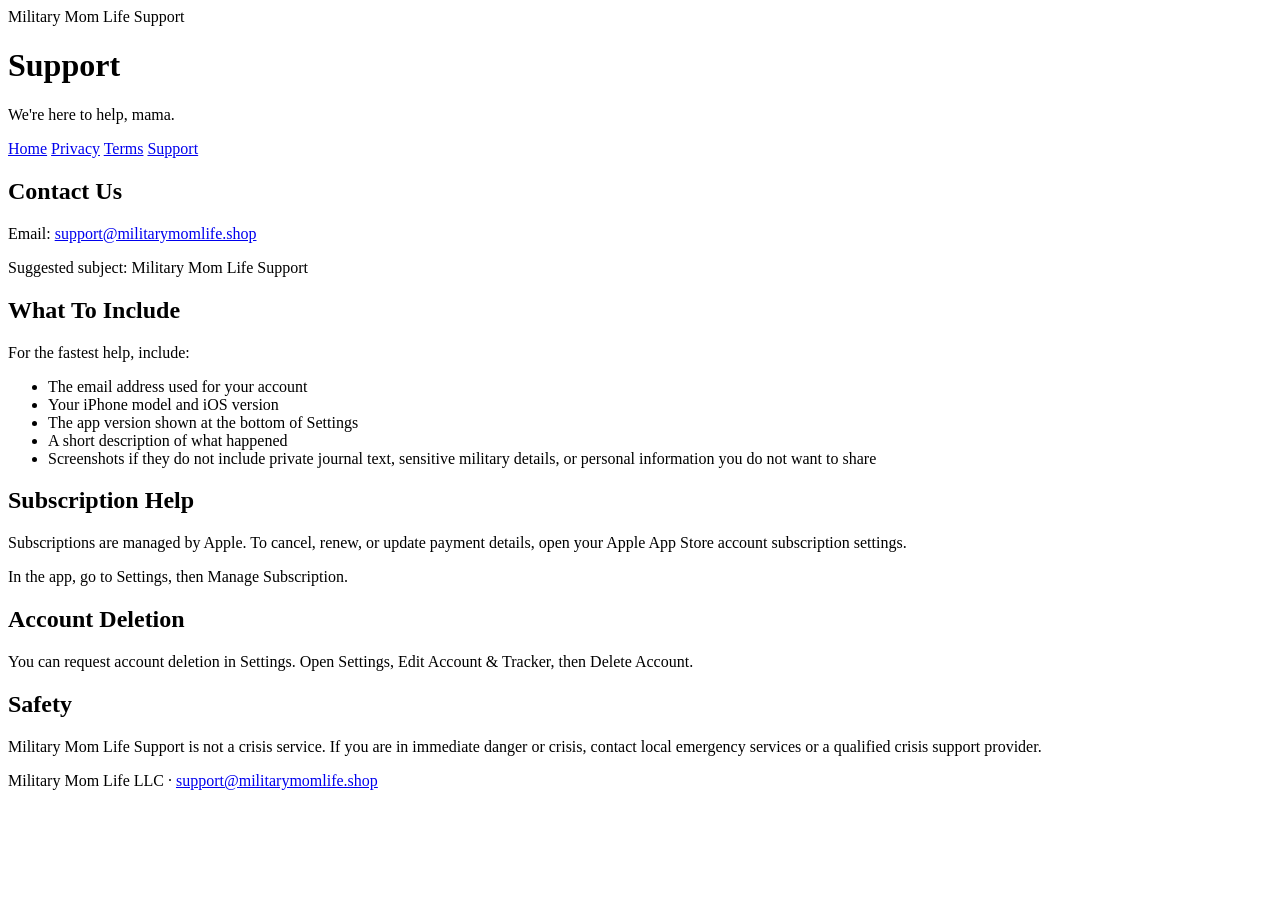
==== support.html @ 06fbdefc "Create support.html" ====
<!DOCTYPE html>
<html lang="en">
<head>
<meta charset="utf-8">
<meta name="viewport" content="width=device-width, initial-scale=1">
<title>Support — Military Mom Life Support</title>
<link rel="stylesheet" href="style.css">
</head>
<body>
<div class="wrap">
  <header class="site">
    <div class="badge">Military Mom Life Support</div>
    <h1>Support</h1>
    <p class="updated">We're here to help, mama.</p>
  </header>
  <nav class="pages">
    <a href="index.html">Home</a>
    <a href="privacy.html">Privacy</a>
    <a href="terms.html">Terms</a>
    <a href="support.html" class="active">Support</a>
  </nav>
  <main class="card">
    <h2>Contact Us</h2>
    <p>Email: <a href="mailto:support@militarymomlife.shop">support@militarymomlife.shop</a></p>
    <p>Suggested subject: Military Mom Life Support</p>

    <h2>What To Include</h2>
    <p>For the fastest help, include:</p>
    <ul>
      <li>The email address used for your account</li>
      <li>Your iPhone model and iOS version</li>
      <li>The app version shown at the bottom of Settings</li>
      <li>A short description of what happened</li>
      <li>Screenshots if they do not include private journal text, sensitive military details, or personal information you do not want to share</li>
    </ul>

    <h2>Subscription Help</h2>
    <p>Subscriptions are managed by Apple. To cancel, renew, or update payment details, open your Apple App Store account subscription settings.</p>
    <p>In the app, go to Settings, then Manage Subscription.</p>

    <h2>Account Deletion</h2>
    <p>You can request account deletion in Settings. Open Settings, Edit Account &amp; Tracker, then Delete Account.</p>

    <h2>Safety</h2>
    <div class="callout">Military Mom Life Support is not a crisis service. If you are in immediate danger or crisis, contact local emergency services or a qualified crisis support provider.</div>
  </main>
  <footer class="site">
    <p>Military Mom Life LLC · <a href="mailto:support@militarymomlife.shop">support@militarymomlife.shop</a></p>
  </footer>
</div>
</body>
</html>
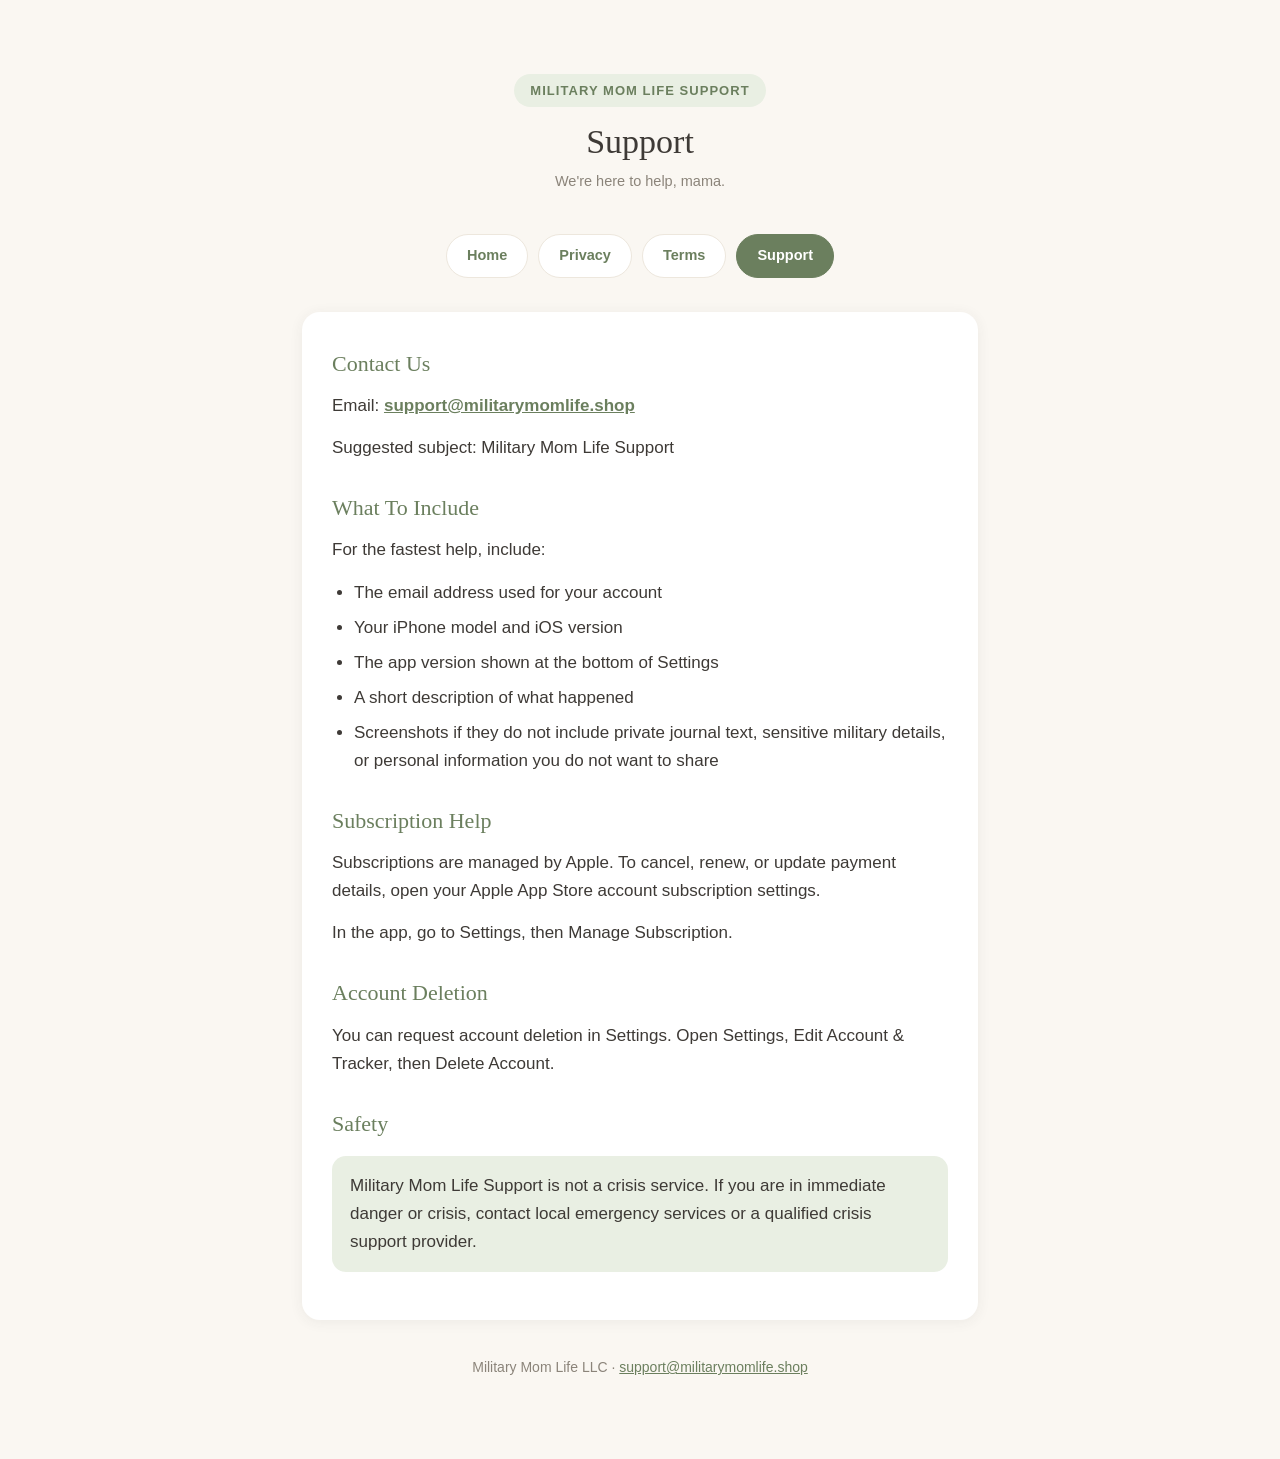
==== commit 7d95b1ba: "Publish current privacy and subscription terms" ====
--- a/support.html
+++ b/support.html
@@ -23,7 +23,6 @@
     <h2>Contact Us</h2>
     <p>Email: <a href="mailto:support@militarymomlife.shop">support@militarymomlife.shop</a></p>
     <p>Suggested subject: Military Mom Life Support</p>
-
     <h2>What To Include</h2>
     <p>For the fastest help, include:</p>
     <ul>
@@ -33,14 +32,11 @@
       <li>A short description of what happened</li>
       <li>Screenshots if they do not include private journal text, sensitive military details, or personal information you do not want to share</li>
     </ul>
-
     <h2>Subscription Help</h2>
     <p>Subscriptions are managed by Apple. To cancel, renew, or update payment details, open your Apple App Store account subscription settings.</p>
     <p>In the app, go to Settings, then Manage Subscription.</p>
-
     <h2>Account Deletion</h2>
     <p>You can request account deletion in Settings. Open Settings, Edit Account &amp; Tracker, then Delete Account.</p>
-
     <h2>Safety</h2>
     <div class="callout">Military Mom Life Support is not a crisis service. If you are in immediate danger or crisis, contact local emergency services or a qualified crisis support provider.</div>
   </main>
--- a/style.css
+++ b/style.css
@@ -0,0 +1,98 @@
+:root {
+  --sage: #9CAF88;
+  --sage-deep: #6B7F5E;
+  --sage-soft: #E9EFE3;
+  --peach: #F7C6A3;
+  --cream: #FAF7F2;
+  --ink: #3E3A36;
+  --sub: #8B847A;
+  --line: #EDE7DD;
+}
+* { box-sizing: border-box; margin: 0; padding: 0; }
+body {
+  background: var(--cream);
+  color: var(--ink);
+  font-family: -apple-system, BlinkMacSystemFont, "Segoe UI", Roboto, Helvetica, Arial, sans-serif;
+  line-height: 1.65;
+  font-size: 17px;
+}
+.wrap { max-width: 720px; margin: 0 auto; padding: 40px 22px 80px; }
+header.site {
+  text-align: center;
+  padding: 34px 0 10px;
+}
+header.site .badge {
+  display: inline-block;
+  background: var(--sage-soft);
+  color: var(--sage-deep);
+  font-weight: 700;
+  font-size: 13px;
+  letter-spacing: 0.08em;
+  text-transform: uppercase;
+  padding: 6px 16px;
+  border-radius: 999px;
+  margin-bottom: 14px;
+}
+h1 {
+  font-family: Georgia, "Times New Roman", serif;
+  font-weight: 500;
+  font-size: 34px;
+  color: var(--ink);
+  line-height: 1.25;
+  margin-bottom: 6px;
+}
+.updated { color: var(--sub); font-size: 14.5px; margin-bottom: 8px; }
+nav.pages {
+  display: flex;
+  justify-content: center;
+  gap: 10px;
+  flex-wrap: wrap;
+  margin: 22px 0 34px;
+}
+nav.pages a {
+  color: var(--sage-deep);
+  background: #fff;
+  border: 1.5px solid var(--line);
+  text-decoration: none;
+  font-weight: 700;
+  font-size: 14.5px;
+  padding: 9px 20px;
+  border-radius: 999px;
+}
+nav.pages a.active { background: var(--sage-deep); color: #fff; border-color: var(--sage-deep); }
+main.card {
+  background: #fff;
+  border-radius: 18px;
+  padding: 34px 30px;
+  box-shadow: 0 2px 14px rgba(62, 58, 54, 0.07);
+}
+main.card h2 {
+  font-family: Georgia, "Times New Roman", serif;
+  font-weight: 500;
+  color: var(--sage-deep);
+  font-size: 22px;
+  margin: 28px 0 10px;
+}
+main.card h2:first-child { margin-top: 0; }
+main.card p { margin-bottom: 14px; }
+main.card ul { margin: 0 0 14px 22px; }
+main.card li { margin-bottom: 7px; }
+main.card a { color: var(--sage-deep); font-weight: 600; }
+.callout {
+  background: var(--sage-soft);
+  border-radius: 14px;
+  padding: 16px 18px;
+  margin: 14px 0;
+}
+footer.site {
+  text-align: center;
+  color: var(--sub);
+  font-size: 14px;
+  margin-top: 36px;
+}
+footer.site a { color: var(--sage-deep); }
+@media (max-width: 480px) {
+  body { font-size: 16px; }
+  h1 { font-size: 28px; }
+  main.card { padding: 26px 20px; }
+}
